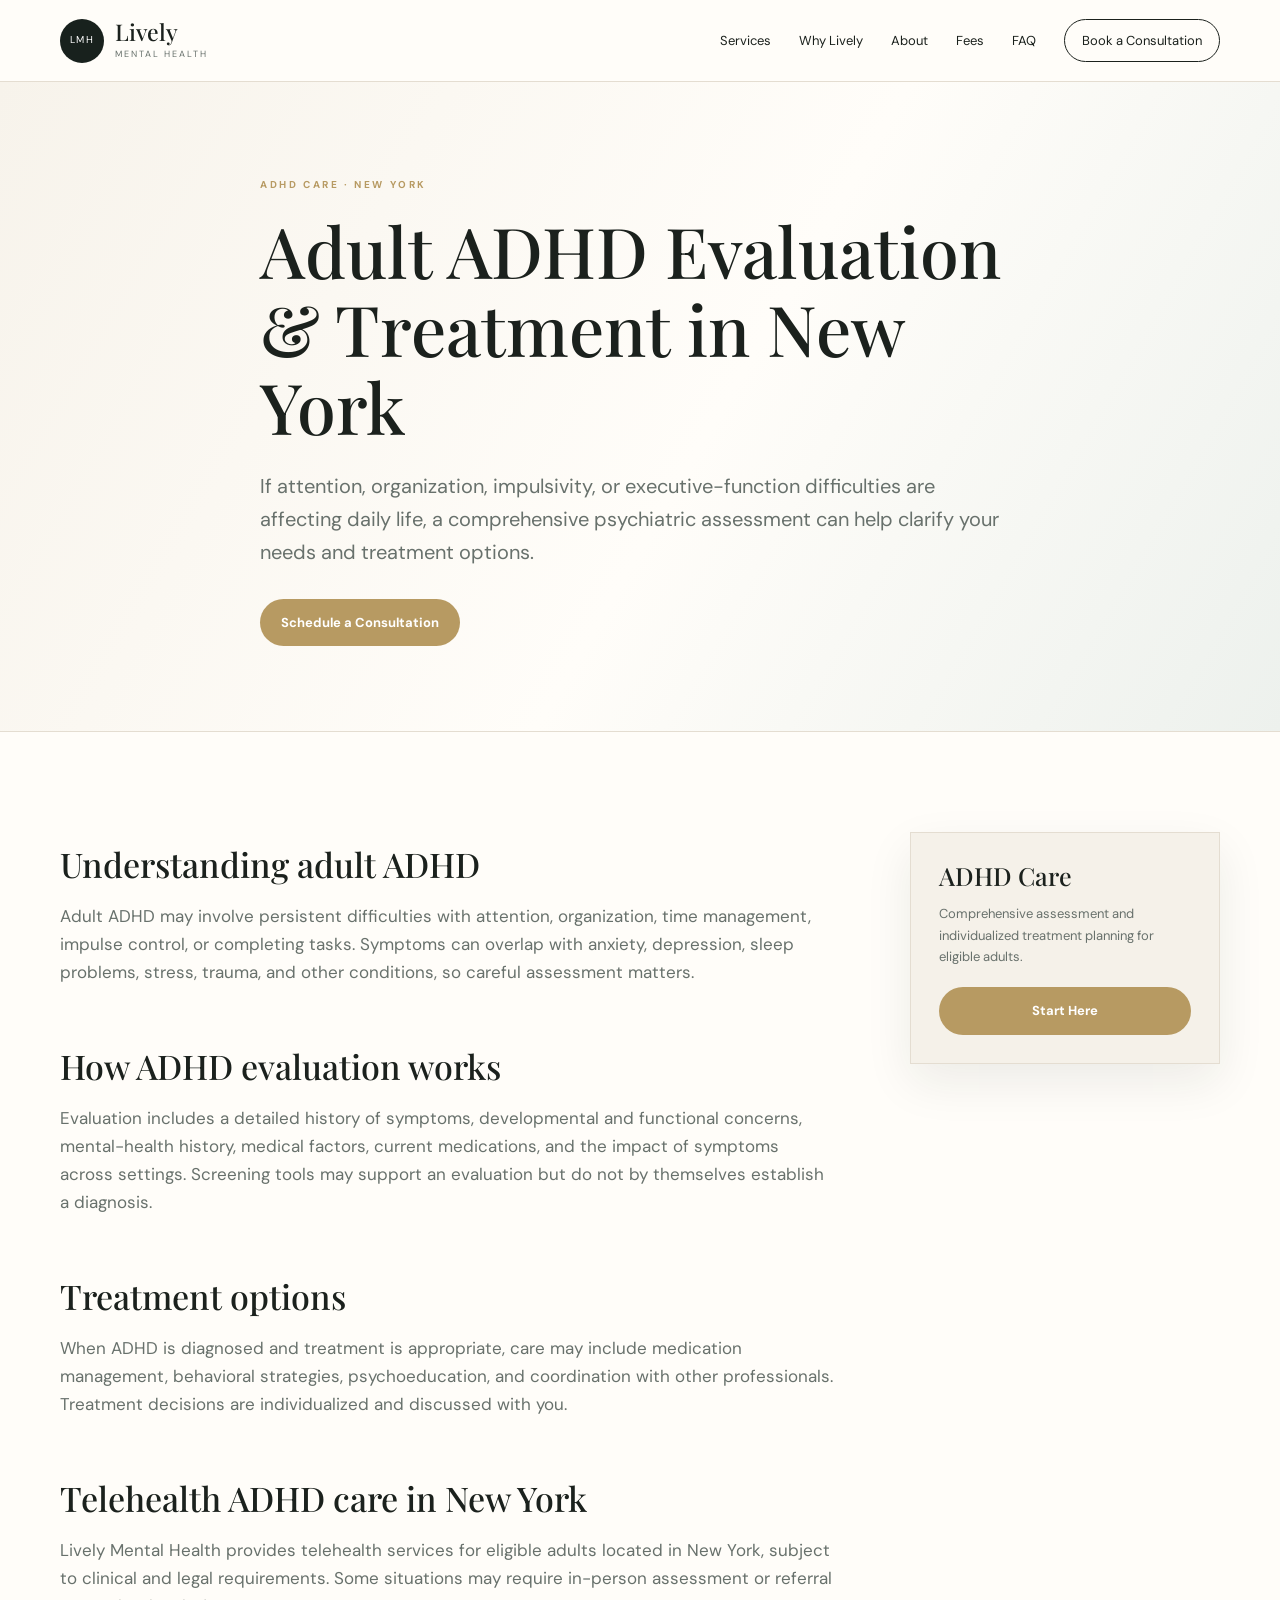
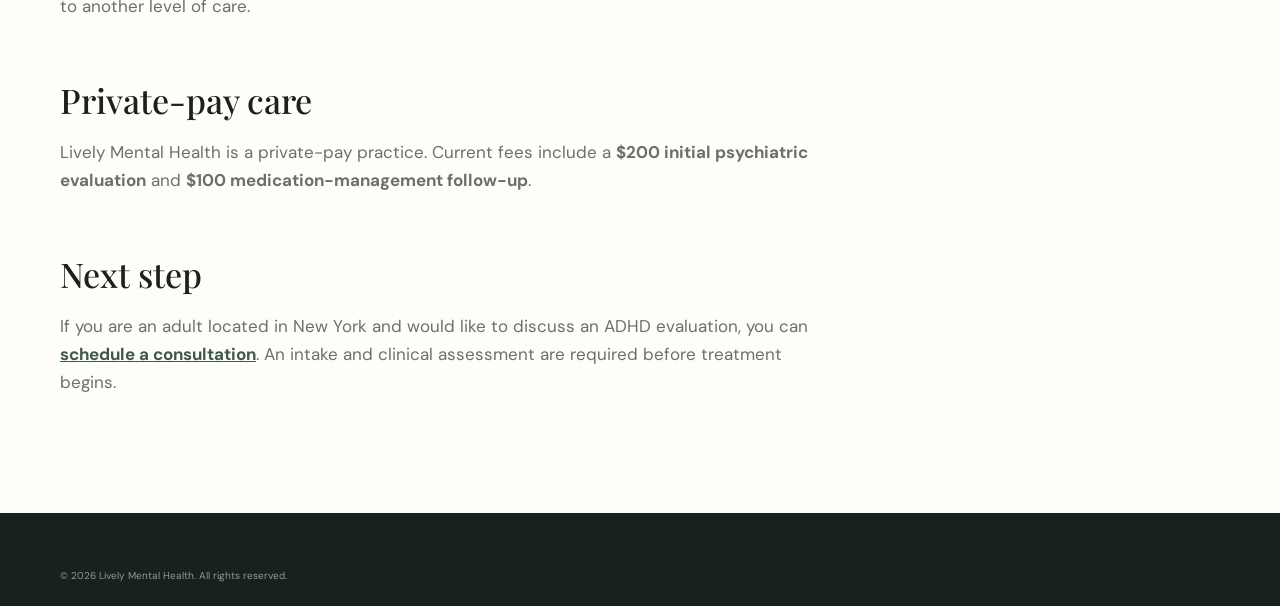
==== adhd-treatment-new-york.html @ 1faf43bf "Add SEO page for adhd treatment new york" ====
<!DOCTYPE html>
<html lang="en"><head><meta charset="UTF-8"><meta name="viewport" content="width=device-width,initial-scale=1.0">
<title>ADHD Treatment in New York | Lively Mental Health</title>
<meta name="description" content="Private-pay telehealth psychiatric care for adults in New York seeking evaluation and treatment for ADHD. Learn about assessment, medication management, and supportive care.">
<link rel="preconnect" href="https://fonts.googleapis.com"><link rel="preconnect" href="https://fonts.gstatic.com" crossorigin><link href="https://fonts.googleapis.com/css2?family=DM+Sans:wght@400;500;600;700&family=Playfair+Display:ital,wght@400;500;600&display=swap" rel="stylesheet"><link rel="stylesheet" href="styles.css"></head>
<body><header class="header"><div class="container nav-wrap"><a class="logo" href="index.html"><span class="logo-circle">LMH</span><span class="logo-type"><strong>Lively</strong><small>Mental Health</small></span></a><nav><a href="index.html#services">Services</a><a href="index.html#why">Why Lively</a><a href="index.html#about">About</a><a href="index.html#fees">Fees</a><a href="index.html#faq">FAQ</a><a class="nav-book" href="index.html#book">Book a Consultation</a></nav></div></header>
<main><section class="seo-hero"><div class="container narrow"><div class="eyebrow">ADHD CARE · NEW YORK</div><h1>Adult ADHD Evaluation & Treatment in New York</h1><p class="seo-lead">If attention, organization, impulsivity, or executive-function difficulties are affecting daily life, a comprehensive psychiatric assessment can help clarify your needs and treatment options.</p><a class="btn gold" href="index.html#book">Schedule a Consultation</a></div></section>
<section class="seo-content"><div class="container seo-layout"><article><h2>Understanding adult ADHD</h2><p>Adult ADHD may involve persistent difficulties with attention, organization, time management, impulse control, or completing tasks. Symptoms can overlap with anxiety, depression, sleep problems, stress, trauma, and other conditions, so careful assessment matters.</p><h2>How ADHD evaluation works</h2><p>Evaluation includes a detailed history of symptoms, developmental and functional concerns, mental-health history, medical factors, current medications, and the impact of symptoms across settings. Screening tools may support an evaluation but do not by themselves establish a diagnosis.</p><h2>Treatment options</h2><p>When ADHD is diagnosed and treatment is appropriate, care may include medication management, behavioral strategies, psychoeducation, and coordination with other professionals. Treatment decisions are individualized and discussed with you.</p><h2>Telehealth ADHD care in New York</h2><p>Lively Mental Health provides telehealth services for eligible adults located in New York, subject to clinical and legal requirements. Some situations may require in-person assessment or referral to another level of care.</p><h2>Private-pay care</h2><p>Lively Mental Health is a private-pay practice. Current fees include a <strong>$200 initial psychiatric evaluation</strong> and <strong>$100 medication-management follow-up</strong>.</p><h2>Next step</h2><p>If you are an adult located in New York and would like to discuss an ADHD evaluation, you can <a href="index.html#book">schedule a consultation</a>. An intake and clinical assessment are required before treatment begins.</p></article><aside class="seo-aside"><div><strong>ADHD Care</strong><p>Comprehensive assessment and individualized treatment planning for eligible adults.</p><a class="btn gold full" href="index.html#book">Start Here</a></div></aside></div></section></main>
<footer><div class="container copyright-only">© <span id="year"></span> Lively Mental Health. All rights reserved.</div></footer><script>document.getElementById('year').textContent=new Date().getFullYear();</script></body></html>
---- styles.css ----
body{margin:0;background:#fffdf9;color:#1b211d;font-family:"DM Sans",sans-serif;line-height:1.65}*{box-sizing:border-box}html{scroll-behavior:smooth}a{color:inherit}.container{width:min(1160px,92%);margin:auto}.narrow{width:min(760px,92%);margin:auto}.center{text-align:center}.header{height:82px;position:sticky;top:0;z-index:20;background:rgba(255,253,249,.95);backdrop-filter:blur(14px);border-bottom:1px solid #e4ddd1}.nav-wrap{height:100%;display:flex;align-items:center;justify-content:space-between}.logo{display:flex;align-items:center;gap:11px;text-decoration:none}.logo-circle{width:44px;height:44px;border-radius:50%;display:grid;place-items:center;background:#18211d;color:#fff;font-size:10px;letter-spacing:1.5px}.logo-type strong{display:block;font:500 23px/1 "Playfair Display",serif}.logo-type small{display:block;color:#68716c;font-size:9px;letter-spacing:2px;text-transform:uppercase;margin-top:4px}nav{display:flex;align-items:center;gap:28px;font-size:13px}nav a{text-decoration:none}.nav-book{border:1px solid #1b211d;border-radius:999px;padding:10px 17px}.menu{display:none;background:none;border:0;font-size:25px}.hero{position:relative;overflow:hidden;background:linear-gradient(120deg,#f7f3eb,#fffdf9 55%,#edf1ed);padding:90px 0 85px}.hero-grid{display:grid;grid-template-columns:1.05fr .95fr;align-items:center;gap:70px}.hero-orb{position:absolute;border-radius:50%;opacity:.45}.orb-one{width:500px;height:500px;right:-220px;top:-250px;background:#ddc79b}.orb-two{width:250px;height:250px;left:-130px;bottom:-140px;background:#cbd7ce}.hero-copy,.hero-visual{position:relative}.eyebrow{font-size:10px;font-weight:700;letter-spacing:2.6px;color:#b79a62;margin-bottom:17px}.hero h1,h2{font-family:"Playfair Display",serif;font-weight:500;line-height:1.12}.hero h1{font-size:clamp(50px,6vw,78px);margin:0 0 24px}.hero-lead{font-size:19px;color:#68716c}.actions{display:flex;gap:13px;flex-wrap:wrap;margin:32px 0 18px}.btn{display:inline-flex;align-items:center;justify-content:center;border-radius:999px;padding:13px 21px;text-decoration:none;font-weight:700;font-size:13px}.gold{background:#b79a62;color:#fff}.outline{border:1px solid #1b211d}.dark{background:#18211d;color:#fff}.full{width:100%}.micro-trust{display:flex;gap:12px;color:#3f584c;font-size:11px;font-weight:700}.micro-trust i{font-style:normal;color:#b79a62}.hero-visual{max-width:500px;margin:auto}.portrait-frame{padding:13px 13px 20px;background:#fff;border:1px solid #e4ddd1;box-shadow:0 30px 70px rgba(24,33,29,.13);transform:rotate(1deg);overflow:hidden}.portrait-placeholder{height:560px;background:linear-gradient(145deg,#d8ded8,#a7b6aa 55%,#64796d);display:grid;place-items:center;color:#fff;text-align:center;font:500 28px/1.25 "Playfair Display",serif;letter-spacing:2px}.portrait-caption{padding:22px 12px 2px;background:#fff;text-align:center;position:relative;z-index:2}.portrait-caption span{display:block;font:500 23px/1.2 "Playfair Display",serif;margin-bottom:8px}.portrait-caption small{display:block;color:#68716c;font-size:10px;line-height:1.5;letter-spacing:1.2px;text-transform:uppercase;max-width:360px;margin:0 auto}.gold-stamp{position:absolute;right:-40px;bottom:55px;width:125px;height:125px;border:1px solid #b79a62;border-radius:50%;background:rgba(255,253,249,.93);display:grid;place-items:center;text-align:center;color:#b79a62;font-size:9px;line-height:1.5;letter-spacing:2px}.hero~section,section{padding:100px 0}.signature-intro{background:#fffdf9}h2{font-size:clamp(38px,4vw,55px);margin:0 0 20px}.signature-intro p{font-size:18px;color:#68716c}.services{background:#f5f1e9}.section-top{display:flex;justify-content:space-between;gap:50px;align-items:end;margin-bottom:48px}.section-top>p{max-width:410px;color:#68716c}.service-grid{display:grid;grid-template-columns:repeat(3,1fr);gap:18px}.service{background:#fffdf9;border:1px solid #e4ddd1;padding:34px;min-height:350px}.service .number{color:#b79a62;font-size:11px;font-weight:700;letter-spacing:2px}.service h3{font:500 29px/1.15 "Playfair Display",serif;margin:58px 0 15px}.service p{color:#68716c;min-height:100px}.service a{font-weight:700;text-decoration:none;color:#3f584c;font-size:13px}.why{background:#18211d;color:#fff}.why-grid{display:grid;grid-template-columns:1fr 1fr;gap:90px}.why h2{color:#fff}.lead-dark{color:#bdc8c2;font-size:19px}.benefits{border-top:1px solid rgba(255,255,255,.17)}.benefits div{display:grid;grid-template-columns:45px 1fr;gap:15px;padding:22px 0;border-bottom:1px solid rgba(255,255,255,.17);color:#c6d0ca}.benefits b{color:#d7bd86;font-size:11px}.benefits strong{color:#fff}.about{background:#fbf8f1}.about-grid{display:grid;grid-template-columns:.85fr 1.15fr;gap:90px;align-items:center}.about-photo{max-width:470px}.tall{height:590px}.credential{color:#b79a62;font-weight:700;font-size:12px;letter-spacing:.8px;text-transform:uppercase}.about-copy p{color:#68716c;font-size:17px}.price-grid{display:grid;grid-template-columns:repeat(4,1fr);gap:17px;margin-top:45px}.price{border:1px solid #e4ddd1;padding:28px;display:flex;flex-direction:column}.featured{border:2px solid #b79a62}.price small{color:#b79a62;font-size:9px;font-weight:700;letter-spacing:2px}.price h3{font:500 23px/1.2 "Playfair Display",serif;min-height:62px}.amount{font:500 43px "Playfair Display",serif}.price p{color:#68716c;min-height:85px;font-size:13px}.fee-box{margin-top:25px;background:#f5f1e9;border-left:3px solid #b79a62;padding:18px;color:#68716c;font-size:13px}.focus{background:#f5f1e9}.pills{display:flex;flex-wrap:wrap;justify-content:center;gap:10px;margin-top:35px}.pills span{border:1px solid #e4ddd1;background:#fff;padding:11px 17px;border-radius:999px;font-size:13px}.faq{background:#fffdf9}details{border-bottom:1px solid #e4ddd1;padding:21px 0}summary{font-weight:700;cursor:pointer}details p{color:#68716c}.book{background:#e9eee9}.book-grid{display:grid;grid-template-columns:1fr .8fr;gap:90px;align-items:center}.book p{font-size:18px;color:#68716c}.contact-card{display:flex;align-items:center;gap:14px;margin-top:30px}.contact-card>span{color:#b79a62;font-size:25px}.contact-card small{display:block;color:#68716c;font-size:11px}.book-card{background:#fffdf9;border:1px solid #e4ddd1;padding:35px;box-shadow:0 20px 55px rgba(24,33,29,.09)}.book-card h3{font:500 30px "Playfair Display",serif}.tiny{font-size:10px!important}.legal{padding:55px 0;background:#f0ece4;color:#68716c;font-size:12px}.legal h3{color:#1b211d}.legal-links{display:flex;flex-wrap:wrap;gap:18px}.legal-links a{color:#3f584c;font-weight:700}footer{background:#18211d;color:#c4cec8;padding:55px 0 22px}.footer-grid{display:grid;grid-template-columns:2fr 1fr 1fr;gap:50px}.footer-logo .logo-type strong{color:#fff}.footer-grid p{color:#98a69e;font-size:12px}.footer-grid>div>a{display:block;text-decoration:none;color:#c4cec8;font-size:12px;margin:8px 0}.copyright{border-top:1px solid rgba(255,255,255,.12);margin-top:40px;padding-top:18px;color:#8e9c95;font-size:10px}@media(max-width:900px){nav{display:none}.menu{display:block}.hero-grid,.why-grid,.about-grid,.book-grid{grid-template-columns:1fr;gap:45px}.service-grid,.price-grid{grid-template-columns:1fr 1fr}.section-top{display:block}.gold-stamp{right:0}}@media(max-width:620px){section{padding:72px 0}.hero{padding:65px 0}.hero h1{font-size:47px}.portrait-placeholder{height:430px}.service-grid,.price-grid,.footer-grid{grid-template-columns:1fr}.micro-trust{display:grid}.gold-stamp{width:100px;height:100px}.book-grid{gap:35px}}.portrait-placeholder img{width:100%;height:100%;object-fit:cover;object-position:center top;display:block}.booking-embed{width:100%;overflow:hidden;background:#fff;border:1px solid #e4ddd1}.booking-embed iframe{display:block;width:100%;max-width:1190px;min-height:380px;border:0}.book-card{width:100%}
.seo-hero{background:linear-gradient(120deg,#f7f3eb,#fffdf9 55%,#edf1ed);padding:95px 0 85px;border-bottom:1px solid #e4ddd1}.seo-hero h1{font:500 clamp(45px,5.5vw,70px)/1.12 "Playfair Display",serif;margin:0 0 24px;max-width:950px}.seo-lead{font-size:20px;color:#68716c;max-width:760px;margin:0 0 30px}.seo-content{background:#fffdf9}.seo-layout{display:grid;grid-template-columns:minmax(0,1fr) 310px;gap:75px;align-items:start}.seo-content article h2{font:500 34px/1.2 "Playfair Display",serif;margin:0 0 14px;padding-top:12px}.seo-content article h2:not(:first-child){margin-top:48px}.seo-content article p{font-size:17px;color:#68716c}.seo-content article a{color:#3f584c;font-weight:700}.seo-aside{position:sticky;top:105px}.seo-aside>div{background:#f5f1e9;border:1px solid #e4ddd1;padding:28px;box-shadow:0 18px 45px rgba(24,33,29,.08)}.seo-aside strong{display:block;font:500 25px/1.2 "Playfair Display",serif;margin-bottom:12px}.seo-aside p,.seo-aside small{display:block;color:#68716c;font-size:13px;margin:0 0 20px}.seo-price{display:block;font:500 42px "Playfair Display",serif;color:#1b211d!important;margin:8px 0}.copyright-only{border-top:0!important;margin-top:0!important;padding-top:0!important;color:#8e9c95;font-size:10px} 
@media(max-width:900px){.seo-layout{grid-template-columns:1fr;gap:35px}.seo-aside{position:static}.seo-content article h2:not(:first-child){margin-top:38px}}
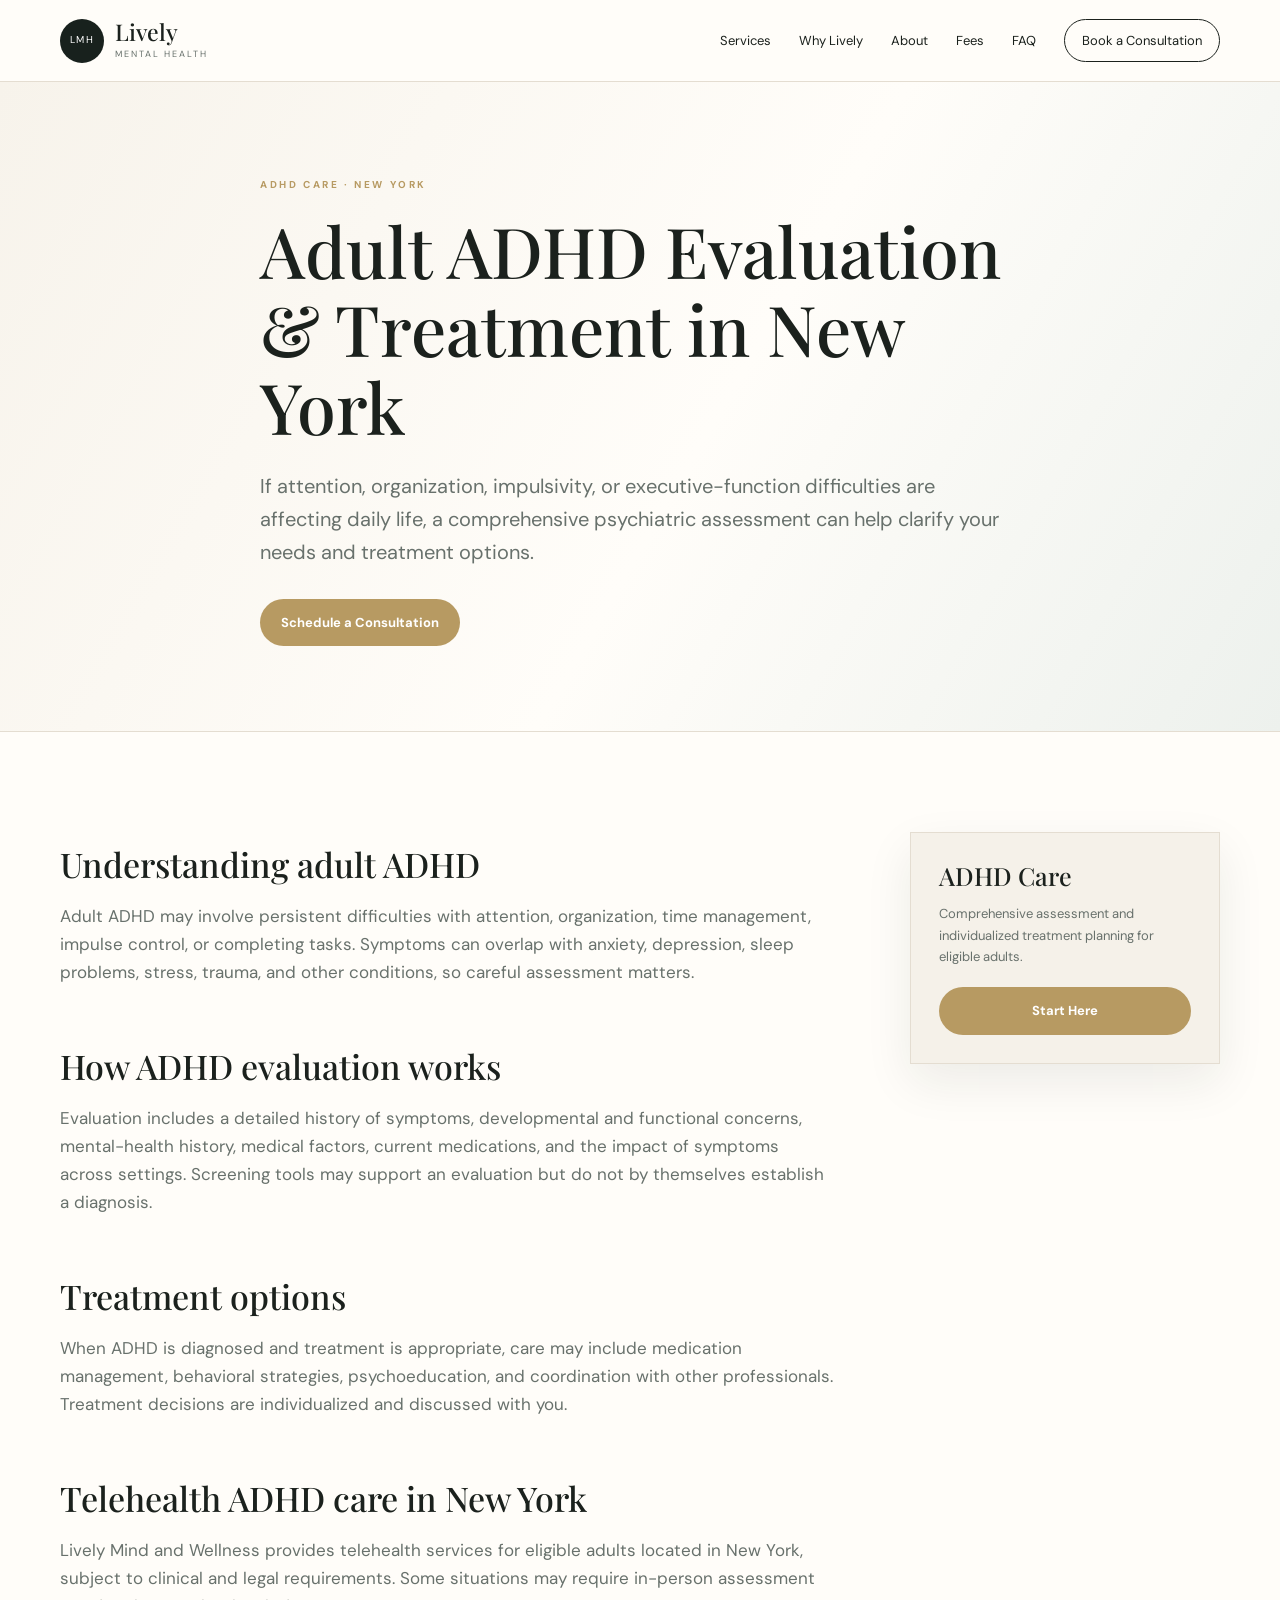
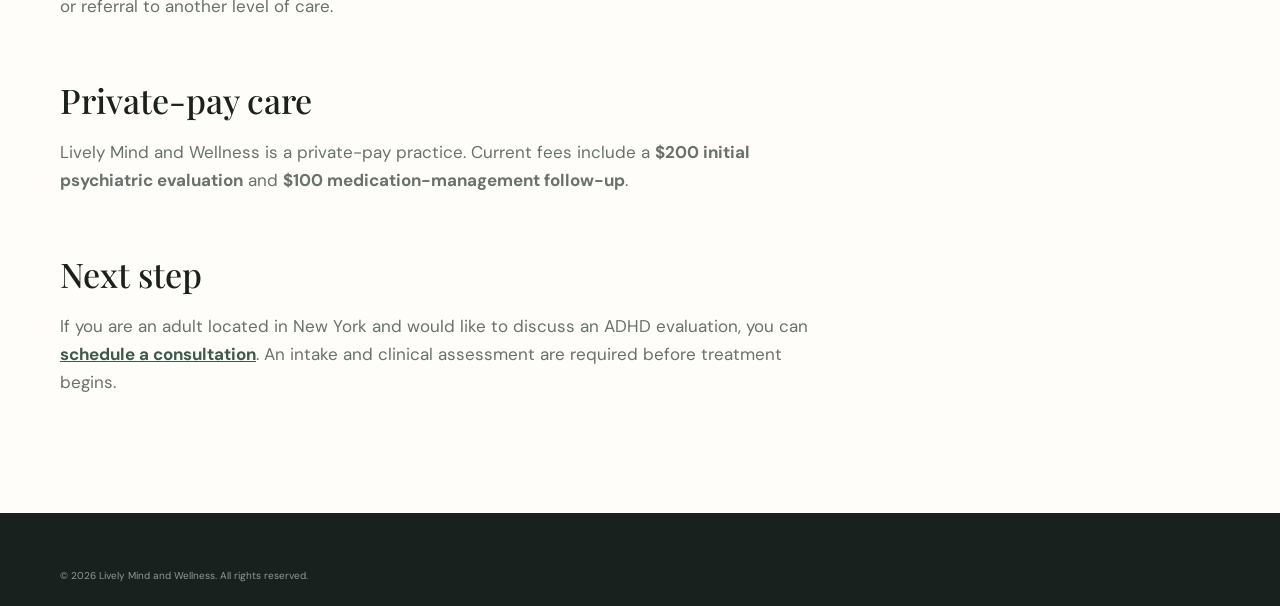
==== commit 2be28cc7: "Rebrand practice as Lively Mind and Wellness" ====
--- a/adhd-treatment-new-york.html
+++ b/adhd-treatment-new-york.html
@@ -1,9 +1,10 @@
 <!DOCTYPE html>
 <html lang="en"><head><meta charset="UTF-8"><meta name="viewport" content="width=device-width,initial-scale=1.0">
-<title>ADHD Treatment in New York | Lively Mental Health</title>
+<title>ADHD Treatment in New York | Lively Mind and Wellness</title>
+<link rel="canonical" href="https://livelymentalhealth.org/adhd-treatment-new-york.html">
 <meta name="description" content="Private-pay telehealth psychiatric care for adults in New York seeking evaluation and treatment for ADHD. Learn about assessment, medication management, and supportive care.">
 <link rel="preconnect" href="https://fonts.googleapis.com"><link rel="preconnect" href="https://fonts.gstatic.com" crossorigin><link href="https://fonts.googleapis.com/css2?family=DM+Sans:wght@400;500;600;700&family=Playfair+Display:ital,wght@400;500;600&display=swap" rel="stylesheet"><link rel="stylesheet" href="styles.css"></head>
 <body><header class="header"><div class="container nav-wrap"><a class="logo" href="index.html"><span class="logo-circle">LMH</span><span class="logo-type"><strong>Lively</strong><small>Mental Health</small></span></a><nav><a href="index.html#services">Services</a><a href="index.html#why">Why Lively</a><a href="index.html#about">About</a><a href="index.html#fees">Fees</a><a href="index.html#faq">FAQ</a><a class="nav-book" href="index.html#book">Book a Consultation</a></nav></div></header>
 <main><section class="seo-hero"><div class="container narrow"><div class="eyebrow">ADHD CARE · NEW YORK</div><h1>Adult ADHD Evaluation & Treatment in New York</h1><p class="seo-lead">If attention, organization, impulsivity, or executive-function difficulties are affecting daily life, a comprehensive psychiatric assessment can help clarify your needs and treatment options.</p><a class="btn gold" href="index.html#book">Schedule a Consultation</a></div></section>
-<section class="seo-content"><div class="container seo-layout"><article><h2>Understanding adult ADHD</h2><p>Adult ADHD may involve persistent difficulties with attention, organization, time management, impulse control, or completing tasks. Symptoms can overlap with anxiety, depression, sleep problems, stress, trauma, and other conditions, so careful assessment matters.</p><h2>How ADHD evaluation works</h2><p>Evaluation includes a detailed history of symptoms, developmental and functional concerns, mental-health history, medical factors, current medications, and the impact of symptoms across settings. Screening tools may support an evaluation but do not by themselves establish a diagnosis.</p><h2>Treatment options</h2><p>When ADHD is diagnosed and treatment is appropriate, care may include medication management, behavioral strategies, psychoeducation, and coordination with other professionals. Treatment decisions are individualized and discussed with you.</p><h2>Telehealth ADHD care in New York</h2><p>Lively Mental Health provides telehealth services for eligible adults located in New York, subject to clinical and legal requirements. Some situations may require in-person assessment or referral to another level of care.</p><h2>Private-pay care</h2><p>Lively Mental Health is a private-pay practice. Current fees include a <strong>$200 initial psychiatric evaluation</strong> and <strong>$100 medication-management follow-up</strong>.</p><h2>Next step</h2><p>If you are an adult located in New York and would like to discuss an ADHD evaluation, you can <a href="index.html#book">schedule a consultation</a>. An intake and clinical assessment are required before treatment begins.</p></article><aside class="seo-aside"><div><strong>ADHD Care</strong><p>Comprehensive assessment and individualized treatment planning for eligible adults.</p><a class="btn gold full" href="index.html#book">Start Here</a></div></aside></div></section></main>
-<footer><div class="container copyright-only">© <span id="year"></span> Lively Mental Health. All rights reserved.</div></footer><script>document.getElementById('year').textContent=new Date().getFullYear();</script></body></html>+<section class="seo-content"><div class="container seo-layout"><article><h2>Understanding adult ADHD</h2><p>Adult ADHD may involve persistent difficulties with attention, organization, time management, impulse control, or completing tasks. Symptoms can overlap with anxiety, depression, sleep problems, stress, trauma, and other conditions, so careful assessment matters.</p><h2>How ADHD evaluation works</h2><p>Evaluation includes a detailed history of symptoms, developmental and functional concerns, mental-health history, medical factors, current medications, and the impact of symptoms across settings. Screening tools may support an evaluation but do not by themselves establish a diagnosis.</p><h2>Treatment options</h2><p>When ADHD is diagnosed and treatment is appropriate, care may include medication management, behavioral strategies, psychoeducation, and coordination with other professionals. Treatment decisions are individualized and discussed with you.</p><h2>Telehealth ADHD care in New York</h2><p>Lively Mind and Wellness provides telehealth services for eligible adults located in New York, subject to clinical and legal requirements. Some situations may require in-person assessment or referral to another level of care.</p><h2>Private-pay care</h2><p>Lively Mind and Wellness is a private-pay practice. Current fees include a <strong>$200 initial psychiatric evaluation</strong> and <strong>$100 medication-management follow-up</strong>.</p><h2>Next step</h2><p>If you are an adult located in New York and would like to discuss an ADHD evaluation, you can <a href="index.html#book">schedule a consultation</a>. An intake and clinical assessment are required before treatment begins.</p></article><aside class="seo-aside"><div><strong>ADHD Care</strong><p>Comprehensive assessment and individualized treatment planning for eligible adults.</p><a class="btn gold full" href="index.html#book">Start Here</a></div></aside></div></section></main>
+<footer><div class="container copyright-only">© <span id="year"></span> Lively Mind and Wellness. All rights reserved.</div></footer><script>document.getElementById('year').textContent=new Date().getFullYear();</script></body></html>
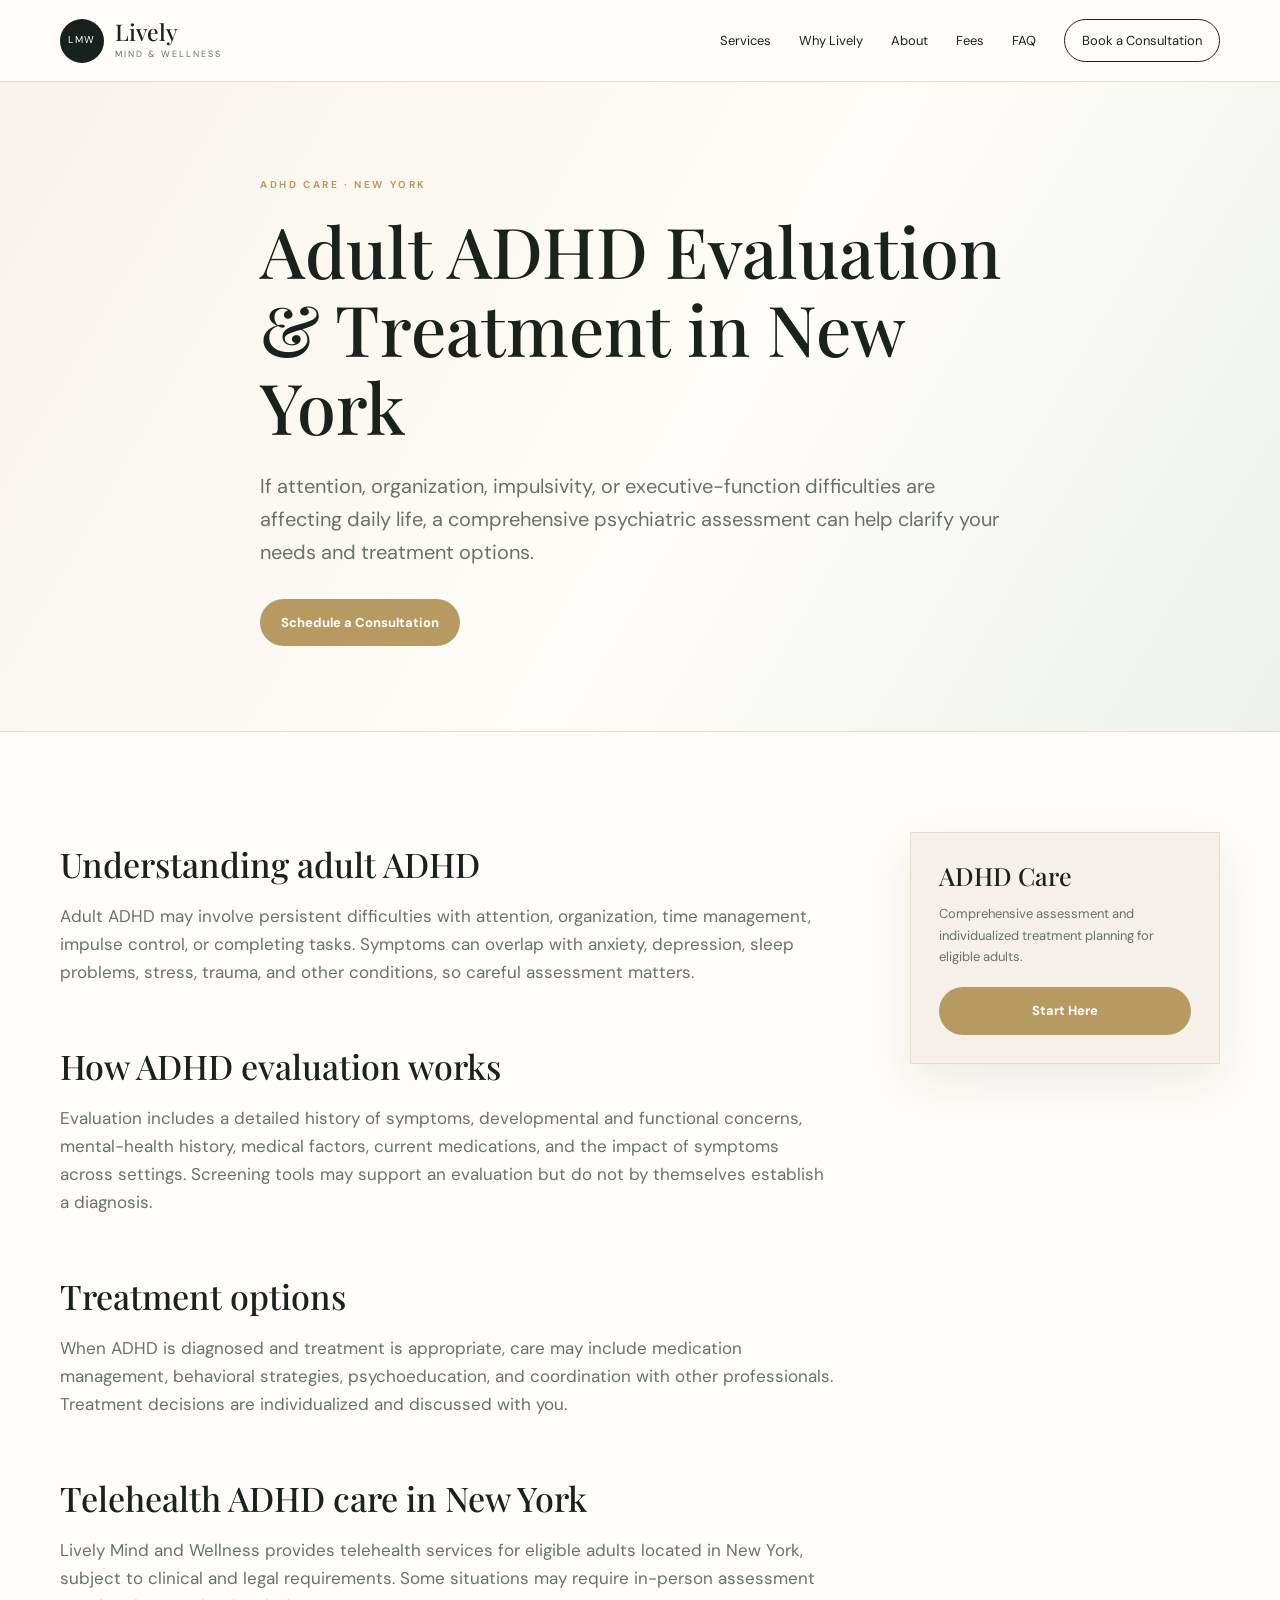
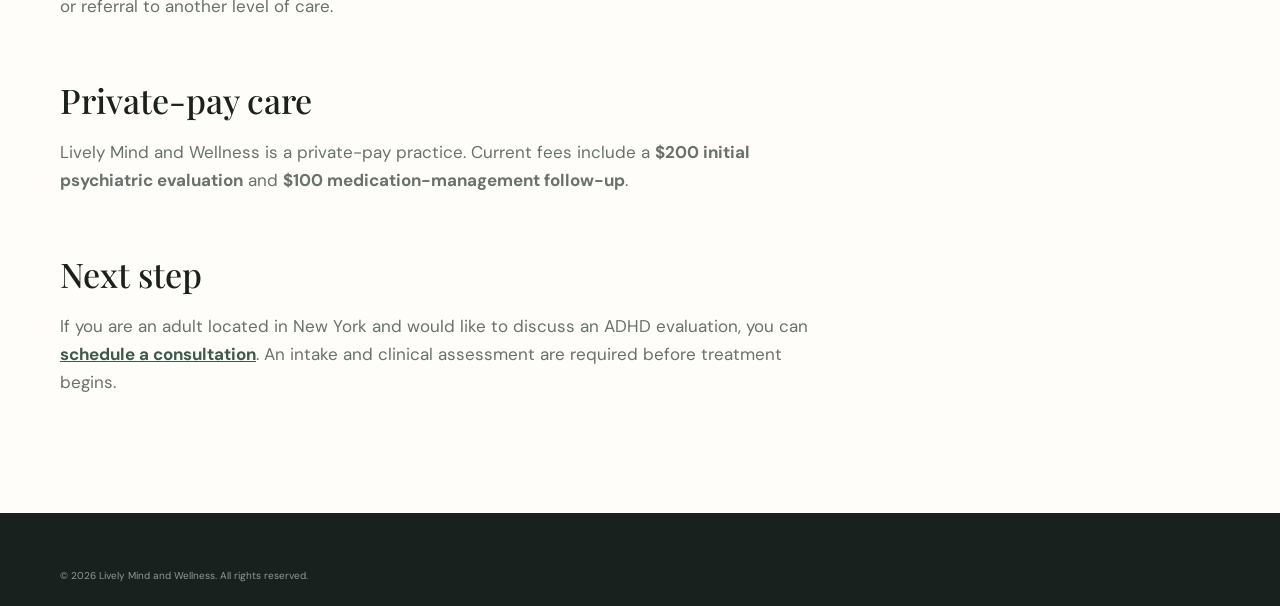
==== commit 9b26b461: "Migrate site to new domain" ====
--- a/adhd-treatment-new-york.html
+++ b/adhd-treatment-new-york.html
@@ -1,10 +1,10 @@
 <!DOCTYPE html>
 <html lang="en"><head><meta charset="UTF-8"><meta name="viewport" content="width=device-width,initial-scale=1.0">
 <title>ADHD Treatment in New York | Lively Mind and Wellness</title>
-<link rel="canonical" href="https://livelymentalhealth.org/adhd-treatment-new-york.html">
+<link rel="canonical" href="https://livelymindandwellness.com/adhd-treatment-new-york.html">
 <meta name="description" content="Private-pay telehealth psychiatric care for adults in New York seeking evaluation and treatment for ADHD. Learn about assessment, medication management, and supportive care.">
-<link rel="preconnect" href="https://fonts.googleapis.com"><link rel="preconnect" href="https://fonts.gstatic.com" crossorigin><link href="https://fonts.googleapis.com/css2?family=DM+Sans:wght@400;500;600;700&family=Playfair+Display:ital,wght@400;500;600&display=swap" rel="stylesheet"><link rel="stylesheet" href="styles.css"></head>
-<body><header class="header"><div class="container nav-wrap"><a class="logo" href="index.html"><span class="logo-circle">LMH</span><span class="logo-type"><strong>Lively</strong><small>Mental Health</small></span></a><nav><a href="index.html#services">Services</a><a href="index.html#why">Why Lively</a><a href="index.html#about">About</a><a href="index.html#fees">Fees</a><a href="index.html#faq">FAQ</a><a class="nav-book" href="index.html#book">Book a Consultation</a></nav></div></header>
+<link rel="preconnect" href="https://fonts.googleapis.com"><link rel="preconnect" href="https://fonts.gstatic.com" crossorigin><link href="https://fonts.googleapis.com/css2?family=DM+Sans:wght@400;500;600;700&family=Playfair+Display:ital,wght@400;500;600&display=swap" rel="stylesheet"><link rel="stylesheet" href="styles.css"><script async src="https://www.googletagmanager.com/gtag/js?id=G-FXR1NEJF86"></script><script>window.dataLayer=window.dataLayer||[];function gtag(){dataLayer.push(arguments);}gtag("js",new Date());gtag("config","G-FXR1NEJF86");</script></head>
+<body><header class="header"><div class="container nav-wrap"><a class="logo" href="index.html"><span class="logo-circle">LMW</span><span class="logo-type"><strong>Lively</strong><small>Mind &amp; Wellness</small></span></a><nav><a href="index.html#services">Services</a><a href="index.html#why">Why Lively</a><a href="index.html#about">About</a><a href="index.html#fees">Fees</a><a href="index.html#faq">FAQ</a><a class="nav-book" href="index.html#book">Book a Consultation</a></nav></div></header>
 <main><section class="seo-hero"><div class="container narrow"><div class="eyebrow">ADHD CARE · NEW YORK</div><h1>Adult ADHD Evaluation & Treatment in New York</h1><p class="seo-lead">If attention, organization, impulsivity, or executive-function difficulties are affecting daily life, a comprehensive psychiatric assessment can help clarify your needs and treatment options.</p><a class="btn gold" href="index.html#book">Schedule a Consultation</a></div></section>
 <section class="seo-content"><div class="container seo-layout"><article><h2>Understanding adult ADHD</h2><p>Adult ADHD may involve persistent difficulties with attention, organization, time management, impulse control, or completing tasks. Symptoms can overlap with anxiety, depression, sleep problems, stress, trauma, and other conditions, so careful assessment matters.</p><h2>How ADHD evaluation works</h2><p>Evaluation includes a detailed history of symptoms, developmental and functional concerns, mental-health history, medical factors, current medications, and the impact of symptoms across settings. Screening tools may support an evaluation but do not by themselves establish a diagnosis.</p><h2>Treatment options</h2><p>When ADHD is diagnosed and treatment is appropriate, care may include medication management, behavioral strategies, psychoeducation, and coordination with other professionals. Treatment decisions are individualized and discussed with you.</p><h2>Telehealth ADHD care in New York</h2><p>Lively Mind and Wellness provides telehealth services for eligible adults located in New York, subject to clinical and legal requirements. Some situations may require in-person assessment or referral to another level of care.</p><h2>Private-pay care</h2><p>Lively Mind and Wellness is a private-pay practice. Current fees include a <strong>$200 initial psychiatric evaluation</strong> and <strong>$100 medication-management follow-up</strong>.</p><h2>Next step</h2><p>If you are an adult located in New York and would like to discuss an ADHD evaluation, you can <a href="index.html#book">schedule a consultation</a>. An intake and clinical assessment are required before treatment begins.</p></article><aside class="seo-aside"><div><strong>ADHD Care</strong><p>Comprehensive assessment and individualized treatment planning for eligible adults.</p><a class="btn gold full" href="index.html#book">Start Here</a></div></aside></div></section></main>
 <footer><div class="container copyright-only">© <span id="year"></span> Lively Mind and Wellness. All rights reserved.</div></footer><script>document.getElementById('year').textContent=new Date().getFullYear();</script></body></html>
